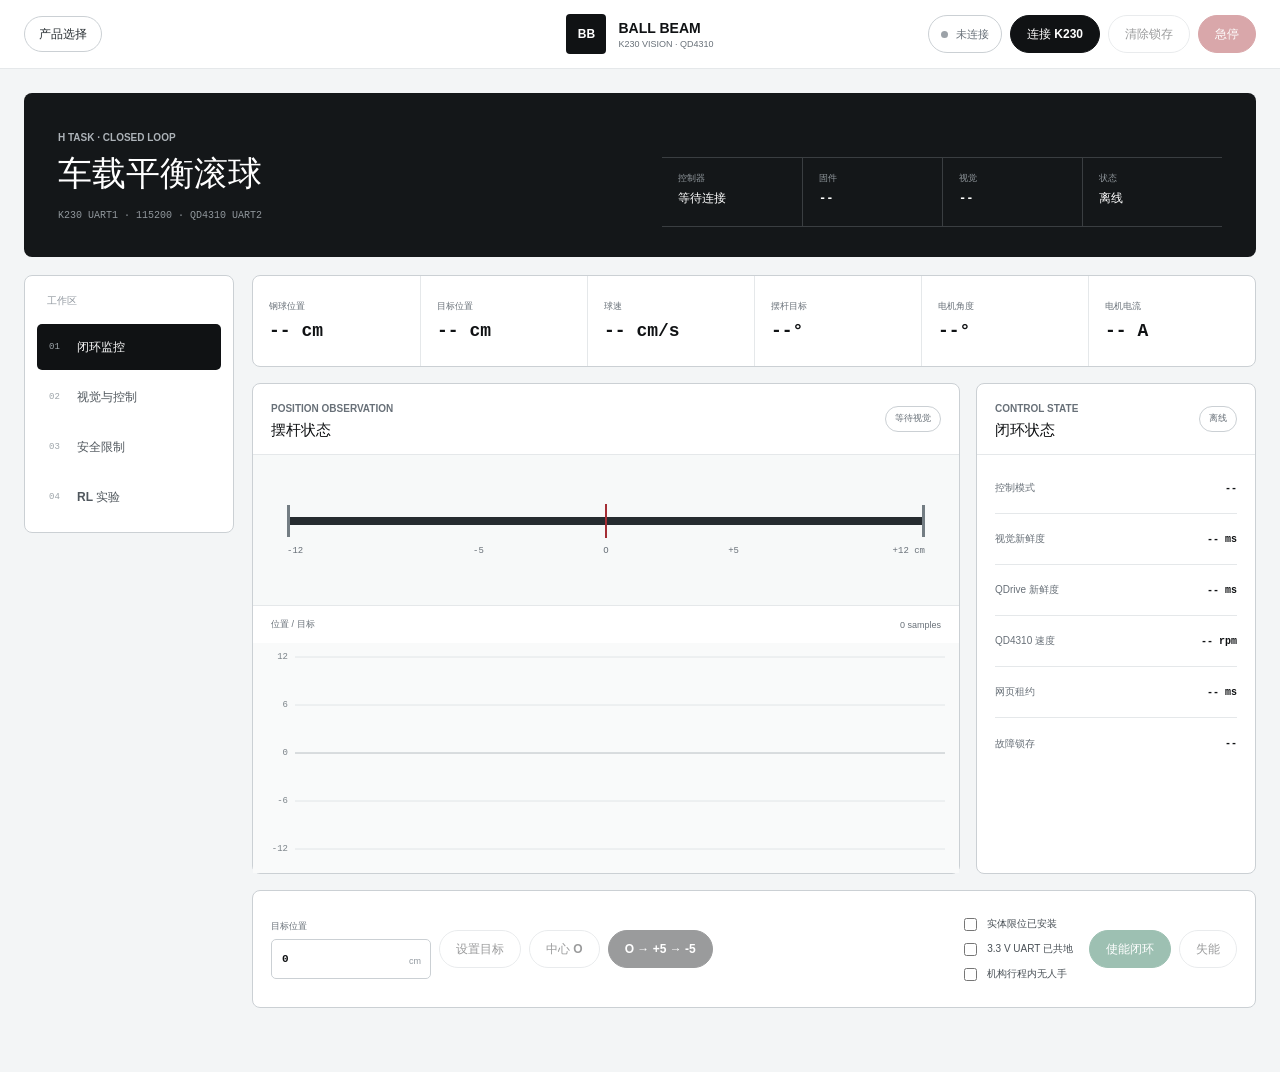
==== ballbeam.html @ 0779b832 "feat: publish BBK230 ball-beam console" ====
<!doctype html>
<html lang="zh-CN">
  <head>
    <meta charset="utf-8">
    <meta name="viewport" content="width=device-width, initial-scale=1">
    <meta name="theme-color" content="#ffffff">
    <title>车载平衡滚球闭环</title>
    <link rel="icon" href="data:,">
    <link rel="stylesheet" href="./ballbeam.css?v=20260730-2">
  </head>
  <body>
    <header class="app-header">
      <div class="app-header__inner">
        <a class="product-switch-link" href="./index.html">产品选择</a>
        <a class="brand" href="./index.html" aria-label="返回产品选择">
          <span class="brand-mark">BB</span>
          <span><strong>BALL BEAM</strong><small>K230 VISION · QD4310</small></span>
        </a>
        <div class="header-controls">
          <div class="connection-state" id="connection-state" data-state="offline">
            <span class="status-dot"></span><span id="connection-label">未连接</span>
          </div>
          <button class="button primary" id="connect-button" type="button">连接 K230</button>
          <button class="button secondary" id="clear-fault-button" type="button" disabled>清除锁存</button>
          <button class="button danger" id="estop-button" type="button" disabled>急停</button>
        </div>
      </div>
    </header>

    <main class="app-shell">
      <div class="support-banner" id="support-banner" hidden>当前浏览器不能使用 Web Serial。</div>

      <header class="workspace-header">
        <div class="workspace-title">
          <span class="kicker">H TASK · CLOSED LOOP</span>
          <h1>车载平衡滚球</h1>
          <span class="workspace-interface">K230 UART1 · 115200 · QD4310 UART2</span>
        </div>
        <dl class="identity-strip">
          <div><dt>控制器</dt><dd id="device-name">等待连接</dd></div>
          <div><dt>固件</dt><dd id="firmware-version">--</dd></div>
          <div><dt>视觉</dt><dd id="vision-state">--</dd></div>
          <div><dt>状态</dt><dd id="state-value">离线</dd></div>
        </dl>
      </header>

      <div class="workspace">
        <nav class="tabs" role="tablist" aria-label="滚球闭环工作区">
          <span class="tabs-label">工作区</span>
          <button class="tab is-active" type="button" data-view="monitor" role="tab" aria-selected="true"><span>01</span>闭环监控</button>
          <button class="tab" type="button" data-view="vision" role="tab" aria-selected="false"><span>02</span>视觉与控制</button>
          <button class="tab" type="button" data-view="safety" role="tab" aria-selected="false"><span>03</span>安全限制</button>
          <button class="tab" type="button" data-view="experiment" role="tab" aria-selected="false"><span>04</span>RL 实验</button>
        </nav>

        <div class="workspace-content">
          <section class="view is-active" data-panel="monitor">
            <div class="metric-band">
              <div><span>钢球位置</span><strong id="ball-position">-- cm</strong></div>
              <div><span>目标位置</span><strong id="target-position">-- cm</strong></div>
              <div><span>球速</span><strong id="ball-velocity">-- cm/s</strong></div>
              <div><span>摆杆目标</span><strong id="beam-angle">--°</strong></div>
              <div><span>电机角度</span><strong id="motor-angle">--°</strong></div>
              <div><span>电机电流</span><strong id="motor-current">-- A</strong></div>
            </div>

            <div class="monitor-layout">
              <section class="panel beam-panel">
                <header class="panel-header">
                  <div><span class="panel-kicker">POSITION OBSERVATION</span><h2>摆杆状态</h2></div>
                  <span class="badge" id="tracking-badge">等待视觉</span>
                </header>
                <div class="beam-stage" aria-label="钢球在 25 厘米摆杆上的位置">
                  <div class="beam-rule"><i id="target-marker"></i><b id="ball-marker"></b></div>
                  <div class="beam-scale"><span>-12</span><span>-5</span><span>O</span><span>+5</span><span>+12 cm</span></div>
                </div>
                <div class="chart-heading"><span>位置 / 目标</span><span id="chart-window">0 samples</span></div>
                <canvas class="trace-chart" id="position-chart" width="960" height="230" aria-label="钢球位置与目标曲线"></canvas>
              </section>

              <aside class="panel status-panel">
                <header class="panel-header">
                  <div><span class="panel-kicker">CONTROL STATE</span><h2>闭环状态</h2></div>
                  <span class="badge" id="control-state-badge">离线</span>
                </header>
                <dl class="value-list">
                  <div><dt>控制模式</dt><dd id="control-mode">--</dd></div>
                  <div><dt>视觉新鲜度</dt><dd id="vision-age">-- ms</dd></div>
                  <div><dt>QDrive 新鲜度</dt><dd id="qdrive-age">-- ms</dd></div>
                  <div><dt>QD4310 速度</dt><dd id="motor-speed">-- rpm</dd></div>
                  <div><dt>网页租约</dt><dd id="lease-age">-- ms</dd></div>
                  <div><dt>故障锁存</dt><dd id="fault-code">--</dd></div>
                </dl>
              </aside>
            </div>

            <section class="control-band">
              <div class="target-control">
                <label><span>目标位置</span><input id="target-input" type="number" min="-12" max="12" step="0.1" value="0"><em>cm</em></label>
                <button class="button secondary" id="send-target-button" type="button" disabled>设置目标</button>
                <button class="button secondary" id="center-button" type="button" disabled>中心 O</button>
                <button class="button primary" id="sequence-button" type="button" disabled>O → +5 → -5</button>
              </div>
              <div class="arm-control">
                <div class="confirmations">
                  <label><input id="confirm-limits" type="checkbox"><span>实体限位已安装</span></label>
                  <label><input id="confirm-ground" type="checkbox"><span>3.3 V UART 已共地</span></label>
                  <label><input id="confirm-clear" type="checkbox"><span>机构行程内无人手</span></label>
                </div>
                <button class="button primary green" id="arm-button" type="button" disabled>使能闭环</button>
                <button class="button secondary" id="disarm-button" type="button" disabled>失能</button>
              </div>
            </section>
          </section>

          <section class="view" data-panel="vision">
            <header class="section-heading">
              <div><span class="kicker">CALIBRATION / BASELINE</span><h2>位置标定与基线控制</h2></div>
              <button class="button primary" id="apply-vision-button" type="button" disabled>写入 K230 RAM</button>
            </header>
            <div class="form-layout">
              <fieldset>
                <legend>摆杆端点</legend>
                <div class="input-grid four">
                  <label><span>左端 X</span><input id="left-x" type="number" step="1" value="90"><em>px</em></label>
                  <label><span>左端 Y</span><input id="left-y" type="number" step="1" value="250"><em>px</em></label>
                  <label><span>右端 X</span><input id="right-x" type="number" step="1" value="710"><em>px</em></label>
                  <label><span>右端 Y</span><input id="right-y" type="number" step="1" value="250"><em>px</em></label>
                </div>
              </fieldset>
              <fieldset>
                <legend>控制取球 ROI</legend>
                <div class="input-grid four">
                  <label><span>X</span><input id="roi-x" type="number" min="0" step="1" value="40"><em>px</em></label>
                  <label><span>Y</span><input id="roi-y" type="number" min="0" step="1" value="170"><em>px</em></label>
                  <label><span>宽</span><input id="roi-width" type="number" min="32" step="1" value="720"><em>px</em></label>
                  <label><span>高</span><input id="roi-height" type="number" min="32" step="1" value="160"><em>px</em></label>
                </div>
              </fieldset>
              <fieldset>
                <legend>位置控制 PID</legend>
                <div class="input-grid four">
                  <label><span>Kp</span><input id="gain-kp" type="number" min="0" max="20" step="0.001" value="0.55"></label>
                  <label><span>Ki</span><input id="gain-ki" type="number" min="0" max="20" step="0.001" value="0.04"></label>
                  <label><span>Kd</span><input id="gain-kd" type="number" min="0" max="20" step="0.001" value="0.18"></label>
                  <label><span>方向</span><select id="control-sign"><option value="1">+1</option><option value="-1">-1</option></select></label>
                </div>
              </fieldset>
            </div>
          </section>

          <section class="view" data-panel="safety">
            <header class="section-heading">
              <div><span class="kicker">STRUCTURE / FAILSAFE</span><h2>结构与通信限制</h2></div>
              <button class="button primary" id="apply-safety-button" type="button" disabled>写入 K230 RAM</button>
            </header>
            <div class="safety-layout">
              <fieldset>
                <legend>QD4310 绝对角度</legend>
                <div class="input-grid three">
                  <label><span>下限</span><input id="motor-min" type="number" step="0.001" value="17.826"><em>°</em></label>
                  <label><span>中位</span><input id="motor-neutral" type="number" step="0.001" value="60"><em>°</em></label>
                  <label><span>上限</span><input id="motor-max" type="number" step="0.001" value="92.817"><em>°</em></label>
                </div>
              </fieldset>
              <fieldset>
                <legend>摆杆与动作</legend>
                <div class="input-grid three">
                  <label><span>摆杆下限</span><input id="beam-min" type="number" step="0.1" value="-6"><em>°</em></label>
                  <label><span>摆杆上限</span><input id="beam-max" type="number" step="0.1" value="6"><em>°</em></label>
                  <label><span>电机单步</span><input id="motor-step" type="number" min="0.1" max="8" step="0.1" value="2"><em>°</em></label>
                </div>
              </fieldset>
              <fieldset>
                <legend>失效时间</legend>
                <div class="input-grid three">
                  <label><span>视觉超时</span><input id="vision-timeout" type="number" min="80" max="1000" step="10" value="180"><em>ms</em></label>
                  <label><span>QDrive 超时</span><input id="qdrive-timeout" type="number" min="30" max="500" step="10" value="90"><em>ms</em></label>
                  <label><span>网页租约</span><input id="lease-timeout" type="number" min="300" max="2000" step="50" value="600"><em>ms</em></label>
                </div>
              </fieldset>
              <fieldset>
                <legend>运行门限</legend>
                <div class="input-grid three">
                  <label><span>最大电流</span><input id="max-current" type="number" min="0.1" max="5" step="0.1" value="1.5"><em>A</em></label>
                  <label><span>最大球速</span><input id="max-ball-speed" type="number" min="5" max="300" step="1" value="80"><em>cm/s</em></label>
                  <label><span>积分限幅</span><input id="integral-limit" type="number" min="0.1" max="100" step="0.1" value="12"></label>
                </div>
              </fieldset>
            </div>
            <div class="risk-strip">
              <div><span>机械限位</span><strong>必需</strong></div>
              <div><span>K230 突然断电</span><strong>QDrive watchdog 待重构</strong></div>
              <div><span>当前参数存储</span><strong>仅 K230 RAM</strong></div>
            </div>
          </section>

          <section class="view" data-panel="experiment">
            <header class="section-heading">
              <div><span class="kicker">BOUNDED POLICY EVALUATION</span><h2>RL 数据与候选策略</h2></div>
              <span class="badge" id="episode-badge">待机</span>
            </header>
            <div class="experiment-layout">
              <section class="panel policy-panel">
                <header class="panel-header"><div><span class="panel-kicker">AFFINE RESIDUAL</span><h2>候选策略</h2></div></header>
                <div class="policy-grid">
                  <label><span>位置误差权重</span><input id="policy-w0" type="number" min="-10" max="10" step="0.001" value="0"></label>
                  <label><span>球速权重</span><input id="policy-w1" type="number" min="-10" max="10" step="0.001" value="0"></label>
                  <label><span>摆角权重</span><input id="policy-w2" type="number" min="-10" max="10" step="0.001" value="0"></label>
                  <label><span>目标权重</span><input id="policy-w3" type="number" min="-10" max="10" step="0.001" value="0"></label>
                  <label><span>偏置</span><input id="policy-bias" type="number" min="-3" max="3" step="0.001" value="0"><em>°</em></label>
                  <label><span>残差限幅</span><input id="policy-limit" type="number" min="0" max="3" step="0.1" value="1"><em>°</em></label>
                </div>
                <div class="button-row">
                  <label class="file-button"><input id="policy-file" type="file" accept="application/json,.json"><span>载入 JSON</span></label>
                  <button class="button primary" id="apply-policy-button" type="button" disabled>写入候选</button>
                </div>
              </section>

              <section class="panel episode-panel">
                <header class="panel-header"><div><span class="panel-kicker">FINITE EPISODE</span><h2>实验回合</h2></div></header>
                <div class="episode-controls">
                  <label><span>模式</span><select id="episode-mode"><option value="baseline">基线控制</option><option value="policy">候选策略</option></select></label>
                  <label><span>目标</span><input id="episode-target" type="number" min="-12" max="12" step="0.1" value="0"><em>cm</em></label>
                  <label><span>时长</span><input id="episode-duration" type="number" min="1" max="20" step="1" value="8"><em>s</em></label>
                </div>
                <div class="button-row">
                  <button class="button primary green" id="start-episode-button" type="button" disabled>开始采集</button>
                  <button class="button secondary" id="stop-episode-button" type="button" disabled>停止并失能</button>
                  <button class="button secondary" id="export-episode-button" type="button" disabled>导出 CSV</button>
                </div>
              </section>
            </div>

            <section class="report-band">
              <div><span>样本</span><strong id="report-samples">--</strong></div>
              <div><span>时长</span><strong id="report-duration">-- s</strong></div>
              <div><span>平均绝对误差</span><strong id="report-mae">-- cm</strong></div>
              <div><span>最大绝对误差</span><strong id="report-max-error">-- cm</strong></div>
              <div><span>±1 cm 占比</span><strong id="report-within">--%</strong></div>
              <div><span>峰值电流</span><strong id="report-current">-- A</strong></div>
            </section>
            <section class="event-console">
              <header><span>EVENT LOG</span><button id="clear-log-button" type="button" aria-label="清空事件日志" title="清空事件日志">×</button></header>
              <pre id="event-log">等待连接</pre>
            </section>
          </section>
        </div>
      </div>
    </main>

    <div class="toast" id="toast" role="status" aria-live="polite" hidden></div>
    <script type="module" src="./ballbeam_app.mjs?v=20260730-2"></script>
  </body>
</html>
---- ballbeam.css ----
:root {
  color-scheme: light;
  font-family: Inter, "Segoe UI Variable Text", "Segoe UI", "Microsoft YaHei UI", sans-serif;
  color: #101214;
  background: #f3f5f6;
  font-synthesis: none;
  --ink: #101214;
  --muted: #687078;
  --muted-soft: #9299a0;
  --line: #cbd0d4;
  --line-soft: #e5e8ea;
  --surface: #fff;
  --surface-soft: #f7f8f8;
  --dark: #141719;
  --green: #176a49;
  --red: #a42e35;
  --amber: #986713;
  --cyan: #287387;
}

*, *::before, *::after { box-sizing: border-box; letter-spacing: 0; }
html { min-width: 320px; background: #f3f5f6; }
body { min-width: 320px; min-height: 100vh; margin: 0; color: var(--ink); background: #f3f5f6; -webkit-font-smoothing: antialiased; }
button, input, select { font: inherit; }
button { cursor: pointer; }
button:disabled, input:disabled, select:disabled { cursor: not-allowed; opacity: .42; }
button:focus-visible, a:focus-visible, input:focus-visible, select:focus-visible { outline: 2px solid var(--ink); outline-offset: 3px; }

.app-header { position: sticky; top: 0; z-index: 20; min-height: 68px; border-bottom: 1px solid var(--line-soft); background: rgba(255,255,255,.97); }
.app-header__inner { width: min(1440px, calc(100% - 48px)); min-height: 68px; margin: 0 auto; display: grid; grid-template-columns: 1fr auto 1fr; align-items: center; gap: 24px; }
.product-switch-link { justify-self: start; min-height: 36px; padding: 0 14px; display: inline-flex; align-items: center; border: 1px solid var(--line); border-radius: 999px; color: #282e32; background: #fff; font-size: 12px; font-weight: 650; text-decoration: none; }
.product-switch-link:hover { border-color: var(--ink); }
.brand { display: flex; align-items: center; gap: 12px; color: inherit; text-decoration: none; }
.brand-mark { width: 40px; height: 40px; display: grid; place-items: center; border-radius: 4px; background: var(--ink); color: #fff; font-size: 12px; font-weight: 800; }
.brand > span:last-child { display: grid; gap: 3px; }
.brand strong { font-size: 14px; font-weight: 750; }
.brand small { color: var(--muted); font-size: 9px; }
.header-controls { justify-self: end; display: flex; align-items: center; justify-content: flex-end; gap: 8px; }
.connection-state { min-height: 38px; padding: 0 12px; display: inline-flex; align-items: center; gap: 8px; border: 1px solid var(--line); border-radius: 999px; color: var(--muted); background: #fff; font-size: 11px; font-weight: 650; }
.status-dot { width: 7px; height: 7px; flex: 0 0 auto; border-radius: 50%; background: #9ca2a8; }
.connection-state[data-state="online"] .status-dot { background: var(--green); }
.connection-state[data-state="busy"] .status-dot { background: var(--amber); }
.connection-state[data-state="fault"] .status-dot { background: var(--red); }

.button { min-height: 38px; padding: 0 16px; border: 1px solid transparent; border-radius: 999px; font-size: 12px; font-weight: 650; }
.button.primary { border-color: var(--ink); background: var(--ink); color: #fff; }
.button.primary:hover:not(:disabled) { background: #303336; }
.button.secondary { border-color: var(--line); background: #fff; color: var(--ink); }
.button.secondary:hover:not(:disabled) { border-color: var(--ink); }
.button.danger { border-color: var(--red); background: var(--red); color: #fff; }
.button.danger:hover:not(:disabled) { background: #84242a; }
.button.green { border-color: var(--green); background: var(--green); }
.button-row { display: flex; flex-wrap: wrap; align-items: center; gap: 8px; }

.app-shell { width: min(1440px, calc(100% - 48px)); margin: 0 auto; padding: 24px 0 64px; }
.support-banner { margin-bottom: 16px; padding: 12px 16px; border: 1px solid #d8aeb1; border-radius: 6px; background: #fff2f3; color: #7b252b; font-size: 12px; }
.workspace-header { min-height: 164px; padding: 30px 34px; display: grid; grid-template-columns: minmax(320px,1fr) minmax(560px,.9fr); align-items: end; gap: 40px; border-radius: 8px; background: var(--dark); color: #fff; }
.workspace-title { align-self: center; }
.kicker, .panel-kicker { color: var(--muted); font-size: 10px; font-weight: 700; text-transform: uppercase; }
.workspace-header .kicker { color: #adb3b8; }
.workspace-header h1 { margin: 10px 0 12px; font-size: 34px; font-weight: 400; line-height: 1.1; }
.workspace-interface { color: #90979c; font: 10px/1.4 ui-monospace, "Cascadia Mono", monospace; }
.identity-strip { margin: 0; display: grid; grid-template-columns: repeat(4,minmax(0,1fr)); border-top: 1px solid #3a3e41; border-bottom: 1px solid #3a3e41; }
.identity-strip div { min-width: 0; min-height: 68px; padding: 14px 16px; border-left: 1px solid #3a3e41; }
.identity-strip div:first-child { border-left: 0; }
.identity-strip dt { color: #90979c; font-size: 9px; }
.identity-strip dd { margin: 7px 0 0; overflow: hidden; color: #fff; font: 650 12px/1.3 ui-monospace, "Cascadia Mono", monospace; text-overflow: ellipsis; white-space: nowrap; }

.workspace { margin-top: 18px; display: grid; grid-template-columns: 210px minmax(0,1fr); gap: 18px; align-items: start; }
.tabs { position: sticky; top: 86px; padding: 18px 12px 12px; display: flex; flex-direction: column; gap: 4px; border: 1px solid var(--line); border-radius: 8px; background: #fff; }
.tabs-label { padding: 0 10px 12px; color: var(--muted-soft); font-size: 10px; font-weight: 700; text-transform: uppercase; }
.tab { min-height: 46px; padding: 0 12px; display: grid; grid-template-columns: 28px minmax(0,1fr); align-items: center; border: 0; border-radius: 5px; background: transparent; color: #50575d; font-size: 12px; font-weight: 650; text-align: left; white-space: nowrap; }
.tab > span { color: #9da4a9; font: 9px/1 ui-monospace, monospace; }
.tab:hover { background: var(--surface-soft); color: var(--ink); }
.tab.is-active { background: var(--ink); color: #fff; }
.workspace-content, .view { min-width: 0; }
.view { display: none; }
.view.is-active { display: block; }

.metric-band { margin-bottom: 16px; display: grid; grid-template-columns: repeat(6,minmax(0,1fr)); overflow: hidden; border: 1px solid var(--line); border-radius: 8px; background: #fff; }
.metric-band div { min-width: 0; min-height: 90px; padding: 16px; display: grid; align-content: center; gap: 8px; border-left: 1px solid var(--line-soft); }
.metric-band div:first-child { border-left: 0; }
.metric-band span, .report-band span, .risk-strip span { color: var(--muted); font-size: 9px; }
.metric-band strong { overflow-wrap: anywhere; font: 650 18px/1.15 ui-monospace, "Cascadia Mono", monospace; }
.panel { min-width: 0; border: 1px solid var(--line); border-radius: 8px; background: #fff; }
.panel-header { min-height: 66px; padding: 14px 18px; display: flex; align-items: center; justify-content: space-between; gap: 16px; border-bottom: 1px solid var(--line-soft); }
.panel-header > div { min-width: 0; }
.panel-header h2 { margin: 5px 0 0; font-size: 15px; font-weight: 650; }
.badge { min-height: 26px; padding: 0 9px; display: inline-flex; align-items: center; border: 1px solid var(--line); border-radius: 999px; color: var(--muted); background: #fff; font: 650 9px/1 ui-monospace, monospace; white-space: nowrap; }
.badge[data-state="ok"] { border-color: #afd2c0; color: var(--green); background: #eef8f2; }
.badge[data-state="busy"] { border-color: #dfc58f; color: var(--amber); background: #fff8e9; }
.badge[data-state="fault"] { border-color: #dfb3b7; color: var(--red); background: #fff1f2; }

.monitor-layout { display: grid; grid-template-columns: minmax(0,1fr) 280px; gap: 16px; }
.beam-stage { height: 150px; padding: 62px 34px 0; background: #f7f9f9; }
.beam-rule { position: relative; height: 8px; border-radius: 2px; background: #262c30; box-shadow: 0 8px 0 -6px #aeb6bb; }
.beam-rule::before, .beam-rule::after { content: ""; position: absolute; top: -12px; width: 3px; height: 32px; background: #737d83; }
.beam-rule::before { left: 0; }
.beam-rule::after { right: 0; }
#target-marker { position: absolute; left: 50%; top: -13px; width: 2px; height: 34px; background: var(--red); transform: translateX(-50%); }
#ball-marker { position: absolute; left: 50%; top: -18px; width: 34px; height: 34px; border: 3px solid #fff; border-radius: 50%; background: #2e757d; box-shadow: 0 2px 8px rgba(0,0,0,.24); transform: translateX(-50%); opacity: 0; transition: left 80ms linear; }
#ball-marker[data-visible="true"] { opacity: 1; }
.beam-scale { margin-top: 22px; display: grid; grid-template-columns: repeat(5,1fr); color: var(--muted); font: 9px/1 ui-monospace, monospace; }
.beam-scale span:nth-child(2), .beam-scale span:nth-child(3), .beam-scale span:nth-child(4) { text-align: center; }
.beam-scale span:last-child { text-align: right; }
.chart-heading { min-height: 38px; padding: 0 18px; display: flex; align-items: center; justify-content: space-between; border-top: 1px solid var(--line-soft); color: var(--muted); font-size: 9px; }
.trace-chart { width: 100%; height: 230px; display: block; }
.value-list { margin: 0; padding: 8px 18px 18px; }
.value-list div { min-height: 51px; display: flex; align-items: center; justify-content: space-between; gap: 12px; border-bottom: 1px solid var(--line-soft); }
.value-list div:last-child { border-bottom: 0; }
.value-list dt { color: var(--muted); font-size: 10px; }
.value-list dd { margin: 0; max-width: 160px; overflow-wrap: anywhere; font: 650 10px/1.3 ui-monospace, monospace; text-align: right; }
.control-band { margin-top: 16px; min-height: 118px; padding: 18px; display: grid; grid-template-columns: 1fr auto; gap: 22px; border: 1px solid var(--line); border-radius: 8px; background: #fff; }
.target-control, .arm-control { display: flex; align-items: center; flex-wrap: wrap; gap: 8px; }
.target-control label, .episode-controls label { min-width: 160px; }
.confirmations { display: grid; gap: 6px; padding-right: 8px; }
.confirmations label { display: flex; align-items: center; gap: 7px; color: #495056; font-size: 10px; }

label:not(.file-button):not(.confirmations label) { position: relative; display: grid; gap: 6px; color: var(--muted); font-size: 9px; }
label input[type="number"], label select { width: 100%; min-width: 0; min-height: 40px; padding: 0 38px 0 10px; border: 1px solid var(--line); border-radius: 5px; background: #fff; color: var(--ink); font: 650 11px ui-monospace, monospace; }
label select { padding-right: 10px; }
label em { position: absolute; right: 10px; bottom: 13px; color: var(--muted-soft); font-size: 9px; font-style: normal; pointer-events: none; }
.section-heading { min-height: 76px; padding: 0 2px; display: flex; align-items: center; justify-content: space-between; gap: 16px; }
.section-heading h2 { margin: 6px 0 0; font-size: 22px; font-weight: 500; }
.form-layout, .safety-layout { display: grid; grid-template-columns: 1fr 1fr; gap: 14px; }
fieldset { min-width: 0; margin: 0; padding: 18px; border: 1px solid var(--line); border-radius: 8px; background: #fff; }
legend { padding: 0 7px; color: #353b40; font-size: 11px; font-weight: 700; }
.input-grid { display: grid; gap: 12px; }
.input-grid.two { grid-template-columns: repeat(2,minmax(0,1fr)); }
.input-grid.three { grid-template-columns: repeat(3,minmax(0,1fr)); }
.input-grid.four { grid-template-columns: repeat(4,minmax(0,1fr)); }
.risk-strip { margin-top: 16px; display: grid; grid-template-columns: repeat(3,minmax(0,1fr)); overflow: hidden; border: 1px solid var(--line); border-radius: 8px; background: #fff; }
.risk-strip div { min-height: 70px; padding: 14px 18px; display: grid; align-content: center; gap: 7px; border-left: 1px solid var(--line-soft); }
.risk-strip div:first-child { border-left: 0; }
.risk-strip strong { font-size: 11px; }

.experiment-layout { display: grid; grid-template-columns: 1.2fr .8fr; gap: 16px; }
.policy-grid { padding: 18px; display: grid; grid-template-columns: repeat(3,minmax(0,1fr)); gap: 12px; }
.policy-panel .button-row, .episode-panel .button-row { padding: 0 18px 18px; }
.file-button { min-height: 38px; padding: 0 14px; display: inline-flex; align-items: center; border: 1px solid var(--line); border-radius: 999px; background: #fff; color: var(--ink); font-size: 12px; font-weight: 650; cursor: pointer; }
.file-button input { position: absolute; width: 1px; height: 1px; opacity: 0; pointer-events: none; }
.episode-controls { padding: 18px; display: grid; grid-template-columns: repeat(3,minmax(0,1fr)); gap: 12px; }
.report-band { margin-top: 16px; display: grid; grid-template-columns: repeat(6,minmax(0,1fr)); overflow: hidden; border: 1px solid var(--line); border-radius: 8px; background: #fff; }
.report-band div { min-width: 0; min-height: 78px; padding: 14px; display: grid; align-content: center; gap: 7px; border-left: 1px solid var(--line-soft); }
.report-band div:first-child { border-left: 0; }
.report-band strong { overflow-wrap: anywhere; font: 650 13px/1.2 ui-monospace, monospace; }
.event-console { margin-top: 16px; overflow: hidden; border: 1px solid #30363a; border-radius: 8px; background: #171a1c; color: #e7ebed; }
.event-console header { min-height: 40px; padding: 0 14px; display: flex; align-items: center; justify-content: space-between; border-bottom: 1px solid #30363a; color: #9ea7ac; font-size: 9px; }
.event-console button { width: 30px; height: 30px; border: 0; background: transparent; color: #cfd5d8; font-size: 19px; }
.event-console pre { min-height: 130px; max-height: 220px; margin: 0; padding: 14px; overflow: auto; white-space: pre-wrap; color: #cbd4d8; font: 10px/1.6 ui-monospace, "Cascadia Mono", monospace; }
.toast { position: fixed; right: 22px; bottom: 22px; z-index: 40; max-width: min(420px,calc(100% - 44px)); padding: 12px 15px; border: 1px solid var(--line); border-radius: 6px; background: #fff; box-shadow: 0 14px 34px rgba(0,0,0,.18); color: var(--ink); font-size: 12px; }
.toast[data-kind="error"] { border-color: #d7a2a6; color: #7b252b; }

@media (max-width: 1180px) {
  .app-header__inner { grid-template-columns: auto 1fr; }
  .brand { justify-self: start; }
  .header-controls { grid-column: 1 / -1; justify-self: stretch; padding-bottom: 10px; }
  .app-header { position: static; }
  .workspace-header { grid-template-columns: 1fr; gap: 24px; }
  .workspace { grid-template-columns: 1fr; }
  .tabs { position: static; flex-direction: row; overflow-x: auto; }
  .tabs-label { display: none; }
  .tab { min-width: 150px; }
  .metric-band, .report-band { grid-template-columns: repeat(3,minmax(0,1fr)); }
  .metric-band div:nth-child(4), .report-band div:nth-child(4) { border-left: 0; border-top: 1px solid var(--line-soft); }
  .metric-band div:nth-child(5), .metric-band div:nth-child(6), .report-band div:nth-child(5), .report-band div:nth-child(6) { border-top: 1px solid var(--line-soft); }
  .control-band { grid-template-columns: 1fr; }
  .arm-control { justify-content: flex-start; }
}

@media (max-width: 820px) {
  .app-header__inner, .app-shell { width: min(100% - 28px,700px); }
  .header-controls { overflow-x: auto; justify-content: flex-start; }
  .connection-state { flex: 0 0 auto; }
  .workspace-header { padding: 24px; }
  .identity-strip { grid-template-columns: 1fr 1fr; }
  .identity-strip div:nth-child(3) { border-left: 0; border-top: 1px solid #3a3e41; }
  .identity-strip div:nth-child(4) { border-top: 1px solid #3a3e41; }
  .monitor-layout, .experiment-layout, .form-layout, .safety-layout { grid-template-columns: 1fr; }
  .input-grid.four { grid-template-columns: 1fr 1fr; }
  .policy-grid { grid-template-columns: 1fr 1fr; }
  .episode-controls { grid-template-columns: 1fr; }
  .episode-controls label { min-width: 0; }
}

@media (max-width: 560px) {
  .app-header__inner { display: flex; flex-wrap: wrap; gap: 10px; padding: 12px 0; }
  .brand { order: -1; width: 100%; }
  .product-switch-link { margin-left: auto; }
  .header-controls { width: 100%; padding: 0; display: grid; grid-template-columns: 1fr 1fr; overflow: visible; }
  .connection-state, #connect-button { width: 100%; grid-column: 1 / -1; }
  .header-controls .button { width: 100%; min-width: 0; }
  .tabs { display: grid; grid-template-columns: repeat(2,minmax(0,1fr)); overflow: visible; padding: 8px; gap: 6px; }
  .tab { width: 100%; min-width: 0; }
  .app-shell { padding-top: 14px; }
  .workspace-header { min-height: 0; padding: 22px 18px; }
  .workspace-header h1 { font-size: 28px; }
  .identity-strip { grid-template-columns: 1fr; }
  .identity-strip div, .identity-strip div:nth-child(3), .identity-strip div:nth-child(4) { border-left: 0; border-top: 1px solid #3a3e41; }
  .identity-strip div:first-child { border-top: 0; }
  .metric-band, .report-band { grid-template-columns: 1fr 1fr; }
  .metric-band div:nth-child(odd), .report-band div:nth-child(odd) { border-left: 0; }
  .metric-band div:nth-child(n+3), .report-band div:nth-child(n+3) { border-top: 1px solid var(--line-soft); }
  .metric-band strong { font-size: 15px; }
  .beam-stage { height: 130px; padding: 52px 18px 0; }
  .control-band { padding: 14px; }
  .target-control, .arm-control { align-items: stretch; flex-direction: column; }
  .target-control label, .target-control .button, .arm-control .button { width: 100%; }
  .confirmations { padding: 4px 0; }
  .section-heading { align-items: flex-start; flex-direction: column; padding: 18px 0 12px; }
  .section-heading .button { width: 100%; }
  .input-grid.two, .input-grid.three, .input-grid.four, .policy-grid { grid-template-columns: 1fr; }
  .risk-strip { grid-template-columns: 1fr; }
  .risk-strip div { border-left: 0; border-top: 1px solid var(--line-soft); }
  .risk-strip div:first-child { border-top: 0; }
  .policy-panel .button-row, .episode-panel .button-row { align-items: stretch; flex-direction: column; }
  .policy-panel .button, .episode-panel .button, .file-button { width: 100%; justify-content: center; }
}
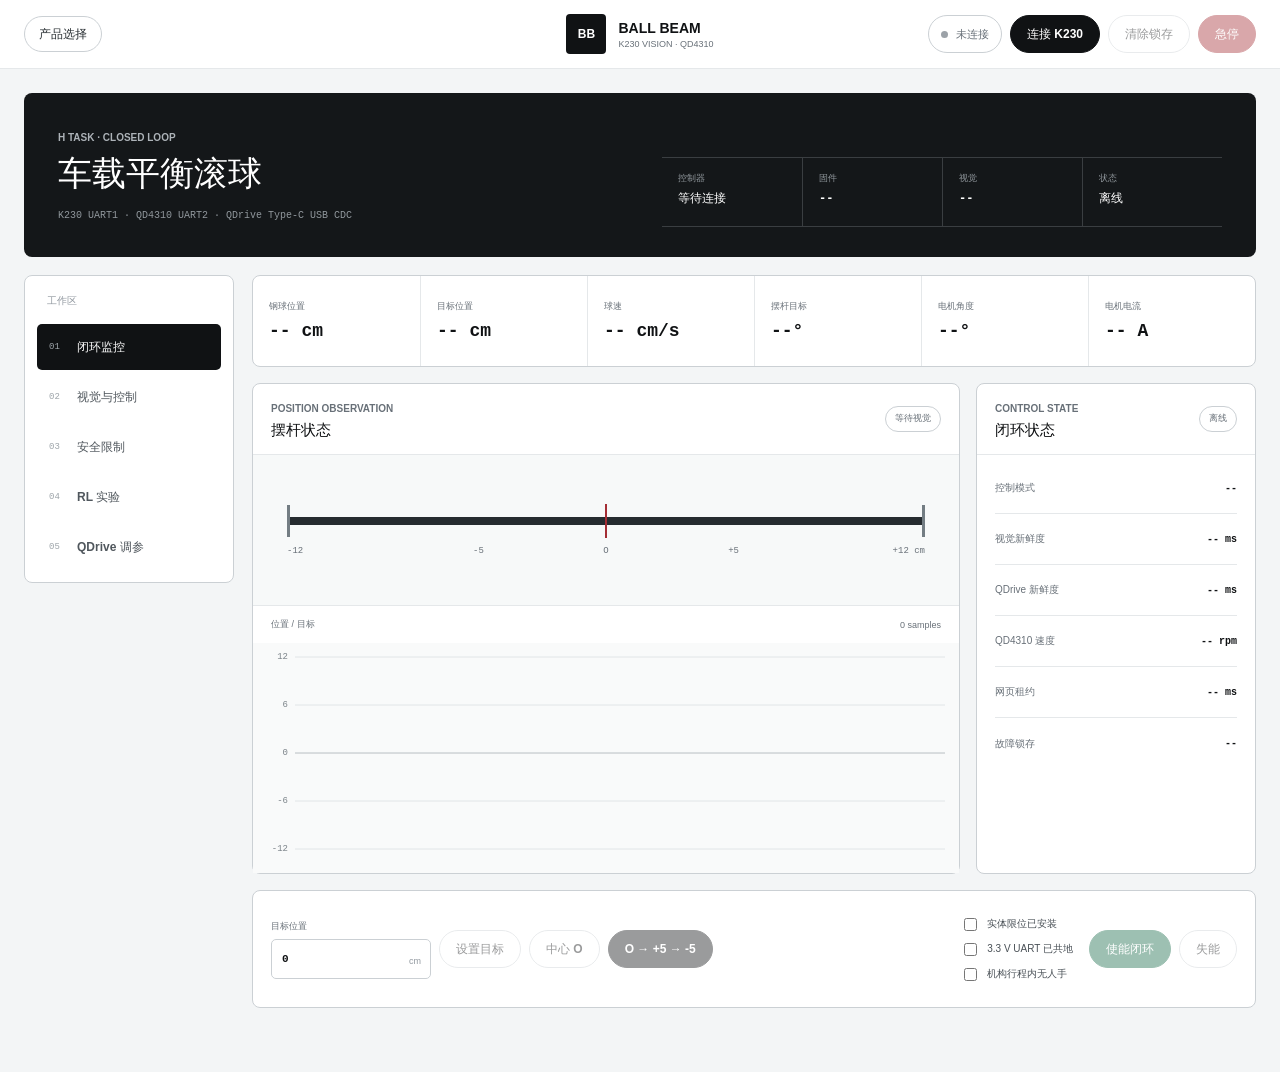
==== commit fbf678e6: "feat: integrate QDrive tuning workspace" ====
--- a/ballbeam.html
+++ b/ballbeam.html
@@ -6,7 +6,7 @@
     <meta name="theme-color" content="#ffffff">
     <title>车载平衡滚球闭环</title>
     <link rel="icon" href="data:,">
-    <link rel="stylesheet" href="./ballbeam.css?v=20260730-2">
+    <link rel="stylesheet" href="./ballbeam.css?v=20260731-1">
   </head>
   <body>
     <header class="app-header">
@@ -34,7 +34,7 @@
         <div class="workspace-title">
           <span class="kicker">H TASK · CLOSED LOOP</span>
           <h1>车载平衡滚球</h1>
-          <span class="workspace-interface">K230 UART1 · 115200 · QD4310 UART2</span>
+          <span class="workspace-interface">K230 UART1 · QD4310 UART2 · QDrive Type-C USB CDC</span>
         </div>
         <dl class="identity-strip">
           <div><dt>控制器</dt><dd id="device-name">等待连接</dd></div>
@@ -51,6 +51,7 @@
           <button class="tab" type="button" data-view="vision" role="tab" aria-selected="false"><span>02</span>视觉与控制</button>
           <button class="tab" type="button" data-view="safety" role="tab" aria-selected="false"><span>03</span>安全限制</button>
           <button class="tab" type="button" data-view="experiment" role="tab" aria-selected="false"><span>04</span>RL 实验</button>
+          <button class="tab" type="button" data-view="qdrive" role="tab" aria-selected="false"><span>05</span>QDrive 调参</button>
         </nav>
 
         <div class="workspace-content">
@@ -245,11 +246,161 @@
               <pre id="event-log">等待连接</pre>
             </section>
           </section>
+
+          <section class="view" data-panel="qdrive">
+            <header class="section-heading qdrive-heading">
+              <div><span class="kicker">TYPE-C / LETTERSHELL</span><h2>QD4310 调参与诊断</h2></div>
+              <div class="qdrive-connect-row">
+                <label><span>串口波特率</span><select id="qdrive-baud-rate">
+                  <option value="115200">115200</option><option value="230400">230400</option>
+                  <option value="460800">460800</option><option value="921600">921600</option>
+                  <option value="1000000">1000000</option><option value="2000000">2000000</option>
+                  <option value="4000000">4000000</option>
+                </select></label>
+                <span class="badge" id="qdrive-connection-badge">未连接</span>
+                <button class="button primary" id="qdrive-connect-button" type="button">连接 QDrive Type-C</button>
+              </div>
+            </header>
+
+            <div class="qdrive-console-layout">
+              <section class="panel qdrive-terminal-panel">
+                <header class="panel-header">
+                  <div><span class="panel-kicker">USB CDC TERMINAL</span><h2>LetterShell 终端</h2></div>
+                  <button class="icon-button" id="qdrive-terminal-clear" type="button" aria-label="清空 QDrive 终端" title="清空终端">×</button>
+                </header>
+                <pre id="qdrive-terminal-output" tabindex="0">等待 QDrive Type-C 连接</pre>
+                <form class="qdrive-terminal-form" id="qdrive-terminal-form">
+                  <label><span>命令</span><input id="qdrive-terminal-input" type="text" autocomplete="off" spellcheck="false" placeholder="status"></label>
+                  <button class="button primary" id="qdrive-terminal-send" type="submit" disabled>发送</button>
+                </form>
+              </section>
+
+              <aside class="panel qdrive-device-panel">
+                <header class="panel-header">
+                  <div><span class="panel-kicker">DEVICE / MOTOR</span><h2>设备状态</h2></div>
+                  <button class="button secondary compact" id="qdrive-read-device" type="button" disabled>读取设备</button>
+                </header>
+                <dl class="value-list">
+                  <div><dt>硬件</dt><dd id="qdrive-hardware">--</dd></div>
+                  <div><dt>固件</dt><dd id="qdrive-software">--</dd></div>
+                  <div><dt>驱动状态</dt><dd id="qdrive-drive-state">--</dd></div>
+                  <div><dt>控制模式</dt><dd id="qdrive-control-mode">--</dd></div>
+                  <div><dt>CAN ID</dt><dd id="qdrive-can-id-value">--</dd></div>
+                  <div><dt>母线电压</dt><dd id="qdrive-voltage">-- V</dd></div>
+                </dl>
+                <div class="qdrive-status-actions">
+                  <button class="button secondary" id="qdrive-read-status" type="button" disabled>刷新状态</button>
+                  <button class="button secondary" id="qdrive-read-config" type="button" disabled>读取参数</button>
+                </div>
+              </aside>
+            </div>
+
+            <section class="panel qdrive-waveform-panel">
+              <header class="panel-header">
+                <div><span class="panel-kicker">STATUS POLLING</span><h2>电流 / 速度 / 角度波形</h2></div>
+                <div class="qdrive-wave-controls">
+                  <label><span>采样率</span><select id="qdrive-wave-frequency"><option>30</option><option>60</option><option>90</option><option>120</option></select><em>Hz</em></label>
+                  <button class="button primary" id="qdrive-wave-toggle" type="button" disabled>开始绘制</button>
+                  <button class="button secondary" id="qdrive-wave-export" type="button" disabled>导出 CSV</button>
+                </div>
+              </header>
+              <div class="qdrive-wave-grid">
+                <article><header><span>电流</span><strong id="qdrive-current">-- A</strong></header><canvas id="qdrive-current-chart" width="960" height="180" aria-label="QDrive 电流波形"></canvas></article>
+                <article><header><span>速度</span><strong id="qdrive-speed">-- rpm</strong></header><canvas id="qdrive-speed-chart" width="960" height="180" aria-label="QDrive 速度波形"></canvas></article>
+                <article><header><span>角度</span><strong id="qdrive-angle">-- rad</strong></header><canvas id="qdrive-angle-chart" width="960" height="180" aria-label="QDrive 角度波形"></canvas></article>
+              </div>
+            </section>
+
+            <div class="qdrive-control-layout">
+              <section class="panel qdrive-direct-panel">
+                <header class="panel-header"><div><span class="panel-kicker">DIRECT CONTROL</span><h2>直接控制</h2></div></header>
+                <div class="qdrive-direct-body">
+                  <div class="qdrive-direct-form">
+                    <label><span>模式</span><select id="qdrive-ctrl-mode">
+                      <option value="current">电流</option><option value="speed">速度</option>
+                      <option value="low_speed">低速</option><option value="angle">绝对角度</option>
+                      <option value="step_angle">步进角度</option>
+                    </select></label>
+                    <label><span>控制量</span><input id="qdrive-ctrl-value" type="number" step="0.001" value="0"><em id="qdrive-ctrl-unit">A</em></label>
+                    <button class="button primary" id="qdrive-ctrl-send" type="button" disabled>发送控制量</button>
+                  </div>
+                  <div class="confirmations qdrive-confirmations">
+                    <label><input id="qdrive-confirm-clear" type="checkbox"><span>机构架空且行程内无人手</span></label>
+                    <label><input id="qdrive-confirm-k230" type="checkbox"><span>K230 闭环已失能</span></label>
+                    <label><input id="qdrive-confirm-limits" type="checkbox"><span>电流与速度限制已核对</span></label>
+                  </div>
+                  <div class="button-row">
+                    <button class="button primary green" id="qdrive-enable" type="button" disabled>使能 QDrive</button>
+                    <button class="button danger" id="qdrive-disable" type="button" disabled>立即失能</button>
+                  </div>
+                </div>
+              </section>
+
+              <section class="panel qdrive-parameter-panel">
+                <header class="panel-header">
+                  <div><span class="panel-kicker">RUNTIME CONFIG</span><h2>PID 与限制参数</h2></div>
+                  <button class="button primary compact" id="qdrive-apply-config" type="button" disabled>设置到 RAM</button>
+                </header>
+                <div class="qdrive-parameter-body">
+                  <fieldset><legend>速度环 PID</legend><div class="input-grid three">
+                    <label><span>Kp</span><input data-qdrive-config-key="pid.speed.kp" type="number" step="0.000001"></label>
+                    <label><span>Ki</span><input data-qdrive-config-key="pid.speed.ki" type="number" step="0.000001"></label>
+                    <label><span>Kd</span><input data-qdrive-config-key="pid.speed.kd" type="number" step="0.000001"></label>
+                  </div></fieldset>
+                  <fieldset><legend>角度环 PID</legend><div class="input-grid three">
+                    <label><span>Kp</span><input data-qdrive-config-key="pid.angle.kp" type="number" step="0.000001"></label>
+                    <label><span>Ki</span><input data-qdrive-config-key="pid.angle.ki" type="number" step="0.000001"></label>
+                    <label><span>Kd</span><input data-qdrive-config-key="pid.angle.kd" type="number" step="0.000001"></label>
+                  </div></fieldset>
+                  <fieldset><legend>限制与通信</legend><div class="input-grid three">
+                    <label><span>最大电流</span><input data-qdrive-config-key="limit.current" type="number" min="0" max="1.65" step="0.001"><em>A</em></label>
+                    <label><span>最大速度</span><input data-qdrive-config-key="limit.speed" type="number" min="0" max="1000" step="0.1"><em>rpm</em></label>
+                    <label><span>CAN ID</span><input data-qdrive-config-key="can.id" type="number" min="0" max="7" step="1"></label>
+                    <label><span>通信超时</span><input data-qdrive-config-key="timeout" id="qdrive-timeout-input" type="number" min="0" step="0.01"><em>s</em></label>
+                    <label><span>UART 波特率</span><input data-qdrive-config-key="uart.baud_rate" type="number" min="10000" max="10000000" step="1"><em>bps</em></label>
+                    <span class="config-support" id="qdrive-timeout-support">读取参数后识别支持状态</span>
+                  </div></fieldset>
+                </div>
+              </section>
+            </div>
+
+            <section class="qdrive-maintenance-band">
+              <div><span>零点</span><button class="button secondary" id="qdrive-zero" type="button" disabled>设置当前位置</button></div>
+              <div><span>校准</span><button class="button secondary" id="qdrive-calibrate" type="button" disabled>开始校准</button></div>
+              <div><span>持久化</span><button class="button secondary" id="qdrive-store" type="button" disabled>存储参数</button></div>
+              <div><span>默认值</span><button class="button secondary" id="qdrive-restore" type="button" disabled>恢复默认</button></div>
+              <div><span>设备</span><button class="button secondary" id="qdrive-reboot" type="button" disabled>重启</button></div>
+              <div><span>WebUSB</span><button class="button primary" id="qdrive-upgrade" type="button">固件升级</button></div>
+            </section>
+          </section>
         </div>
       </div>
     </main>
 
+    <dialog class="qdrive-dialog" id="qdrive-confirm-dialog">
+      <form method="dialog">
+        <header><span class="panel-kicker">CONFIRM ACTION</span><h2 id="qdrive-confirm-title">确认操作</h2></header>
+        <p id="qdrive-confirm-description"></p>
+        <div class="button-row"><button class="button secondary" value="cancel">取消</button><button class="button danger" id="qdrive-confirm-ok" value="confirm">确认</button></div>
+      </form>
+    </dialog>
+
+    <dialog class="qdrive-dialog qdrive-dfu-dialog" id="qdrive-dfu-dialog">
+      <form method="dialog">
+        <header><span class="panel-kicker">STM32 DFUSE / WEBUSB</span><h2>QD4310 固件升级</h2></header>
+        <div class="qdrive-dfu-steps">
+          <label class="file-button"><input id="qdrive-dfu-file" type="file" accept=".dfu"><span>选择 .dfu 文件</span></label>
+          <strong id="qdrive-dfu-file-name">未选择文件</strong>
+          <button class="button secondary" id="qdrive-dfu-device" type="button">选择 DFU 设备</button>
+          <strong id="qdrive-dfu-device-name">未选择设备</strong>
+        </div>
+        <progress id="qdrive-dfu-progress" max="1" value="0"></progress>
+        <p id="qdrive-dfu-status">等待本地文件与 WebUSB DFU 设备</p>
+        <div class="button-row"><button class="button secondary" value="cancel">关闭</button><button class="button danger" id="qdrive-dfu-start" type="button" disabled>开始写入</button></div>
+      </form>
+    </dialog>
+
     <div class="toast" id="toast" role="status" aria-live="polite" hidden></div>
-    <script type="module" src="./ballbeam_app.mjs?v=20260730-2"></script>
+    <script type="module" src="./ballbeam_app.mjs?v=20260731-1"></script>
   </body>
 </html>
--- a/ballbeam.css
+++ b/ballbeam.css
@@ -117,7 +117,7 @@
 .confirmations label { display: flex; align-items: center; gap: 7px; color: #495056; font-size: 10px; }
 
 label:not(.file-button):not(.confirmations label) { position: relative; display: grid; gap: 6px; color: var(--muted); font-size: 9px; }
-label input[type="number"], label select { width: 100%; min-width: 0; min-height: 40px; padding: 0 38px 0 10px; border: 1px solid var(--line); border-radius: 5px; background: #fff; color: var(--ink); font: 650 11px ui-monospace, monospace; }
+label input[type="number"], label input[type="text"], label select { width: 100%; min-width: 0; min-height: 40px; padding: 0 38px 0 10px; border: 1px solid var(--line); border-radius: 5px; background: #fff; color: var(--ink); font: 650 11px ui-monospace, monospace; }
 label select { padding-right: 10px; }
 label em { position: absolute; right: 10px; bottom: 13px; color: var(--muted-soft); font-size: 9px; font-style: normal; pointer-events: none; }
 .section-heading { min-height: 76px; padding: 0 2px; display: flex; align-items: center; justify-content: space-between; gap: 16px; }
@@ -151,6 +151,59 @@
 .toast { position: fixed; right: 22px; bottom: 22px; z-index: 40; max-width: min(420px,calc(100% - 44px)); padding: 12px 15px; border: 1px solid var(--line); border-radius: 6px; background: #fff; box-shadow: 0 14px 34px rgba(0,0,0,.18); color: var(--ink); font-size: 12px; }
 .toast[data-kind="error"] { border-color: #d7a2a6; color: #7b252b; }
 
+.button.compact { min-height: 32px; padding: 0 12px; font-size: 10px; }
+.icon-button { width: 32px; height: 32px; display: grid; place-items: center; border: 1px solid var(--line); border-radius: 4px; background: #fff; color: var(--ink); font-size: 18px; }
+.qdrive-heading { min-height: 92px; }
+.qdrive-connect-row { display: flex; align-items: end; justify-content: flex-end; flex-wrap: wrap; gap: 8px; }
+.qdrive-connect-row label { width: 142px; }
+.qdrive-connect-row .badge, .qdrive-connect-row .button { margin-bottom: 1px; }
+.qdrive-console-layout { display: grid; grid-template-columns: minmax(0,1.35fr) minmax(280px,.65fr); gap: 16px; }
+.qdrive-terminal-panel { overflow: hidden; background: #15191b; border-color: #30363a; }
+.qdrive-terminal-panel .panel-header { border-color: #30363a; color: #fff; }
+.qdrive-terminal-panel .panel-kicker { color: #8f999f; }
+.qdrive-terminal-panel .icon-button { border-color: #3b4246; background: #202528; color: #e5eaec; }
+#qdrive-terminal-output { min-height: 330px; max-height: 430px; margin: 0; padding: 16px; overflow: auto; white-space: pre-wrap; overflow-wrap: anywhere; background: #111416; color: #cad5d9; font: 11px/1.55 ui-monospace, "Cascadia Mono", monospace; }
+.qdrive-terminal-form { padding: 12px; display: grid; grid-template-columns: minmax(0,1fr) auto; align-items: end; gap: 8px; border-top: 1px solid #30363a; }
+.qdrive-terminal-form label { color: #9ba5aa; }
+.qdrive-terminal-form input { border-color: #3b4246; background: #1b2023; color: #eef2f3; }
+.qdrive-device-panel .value-list { padding-bottom: 8px; }
+.qdrive-status-actions { padding: 0 18px 18px; display: grid; grid-template-columns: 1fr 1fr; gap: 8px; }
+.qdrive-status-actions .button { min-width: 0; }
+.qdrive-waveform-panel { margin-top: 16px; }
+.qdrive-wave-controls { display: flex; align-items: end; flex-wrap: wrap; justify-content: flex-end; gap: 8px; }
+.qdrive-wave-controls label { width: 104px; }
+.qdrive-wave-grid { display: grid; grid-template-columns: repeat(3,minmax(0,1fr)); }
+.qdrive-wave-grid article { min-width: 0; border-left: 1px solid var(--line-soft); }
+.qdrive-wave-grid article:first-child { border-left: 0; }
+.qdrive-wave-grid article > header { min-height: 42px; padding: 0 14px; display: flex; align-items: center; justify-content: space-between; color: var(--muted); font-size: 9px; }
+.qdrive-wave-grid strong { color: var(--ink); font: 650 11px/1 ui-monospace, monospace; }
+.qdrive-wave-grid canvas { width: 100%; height: 180px; display: block; border-top: 1px solid var(--line-soft); background: #fafbfb; }
+.qdrive-control-layout { margin-top: 16px; display: grid; grid-template-columns: minmax(300px,.7fr) minmax(0,1.3fr); gap: 16px; align-items: start; }
+.qdrive-direct-body { padding: 18px; display: grid; gap: 18px; }
+.qdrive-direct-form { display: grid; grid-template-columns: 1fr 1fr; align-items: end; gap: 10px; }
+.qdrive-direct-form .button { grid-column: 1 / -1; }
+.qdrive-confirmations { padding: 14px 0; border-top: 1px solid var(--line-soft); border-bottom: 1px solid var(--line-soft); }
+.qdrive-parameter-body { padding: 14px; display: grid; grid-template-columns: 1fr 1fr; gap: 12px; }
+.qdrive-parameter-body fieldset:last-child { grid-column: 1 / -1; }
+.config-support { min-height: 40px; padding: 0 10px; display: flex; align-items: center; border: 1px dashed var(--line); border-radius: 5px; color: var(--muted); font-size: 9px; line-height: 1.4; }
+.config-support[data-state="supported"] { border-color: #afd2c0; color: var(--green); background: #eef8f2; }
+.config-support[data-state="unsupported"] { border-color: #dfc58f; color: var(--amber); background: #fff8e9; }
+.qdrive-maintenance-band { margin-top: 16px; display: grid; grid-template-columns: repeat(6,minmax(0,1fr)); overflow: hidden; border: 1px solid var(--line); border-radius: 8px; background: #fff; }
+.qdrive-maintenance-band > div { min-width: 0; min-height: 92px; padding: 14px; display: grid; align-content: center; gap: 9px; border-left: 1px solid var(--line-soft); }
+.qdrive-maintenance-band > div:first-child { border-left: 0; }
+.qdrive-maintenance-band span { color: var(--muted); font-size: 9px; }
+.qdrive-maintenance-band .button { width: 100%; min-width: 0; padding: 0 8px; }
+.qdrive-dialog { width: min(520px,calc(100% - 32px)); padding: 0; border: 1px solid var(--line); border-radius: 8px; background: #fff; color: var(--ink); box-shadow: 0 24px 70px rgba(0,0,0,.24); }
+.qdrive-dialog::backdrop { background: rgba(17,20,22,.58); }
+.qdrive-dialog form { margin: 0; padding: 22px; display: grid; gap: 18px; }
+.qdrive-dialog h2 { margin: 6px 0 0; font-size: 20px; font-weight: 600; }
+.qdrive-dialog p { margin: 0; color: var(--muted); font-size: 11px; line-height: 1.6; }
+.qdrive-dialog .button-row { justify-content: flex-end; }
+.qdrive-dfu-dialog { width: min(620px,calc(100% - 32px)); }
+.qdrive-dfu-steps { display: grid; grid-template-columns: auto minmax(0,1fr); align-items: center; gap: 12px; }
+.qdrive-dfu-steps strong { min-width: 0; overflow-wrap: anywhere; font: 650 10px/1.4 ui-monospace, monospace; }
+.qdrive-dfu-dialog progress { width: 100%; height: 12px; accent-color: var(--green); }
+
 @media (max-width: 1180px) {
   .app-header__inner { grid-template-columns: auto 1fr; }
   .brand { justify-self: start; }
@@ -166,6 +219,12 @@
   .metric-band div:nth-child(5), .metric-band div:nth-child(6), .report-band div:nth-child(5), .report-band div:nth-child(6) { border-top: 1px solid var(--line-soft); }
   .control-band { grid-template-columns: 1fr; }
   .arm-control { justify-content: flex-start; }
+  .qdrive-wave-grid { grid-template-columns: 1fr; }
+  .qdrive-wave-grid article { border-left: 0; border-top: 1px solid var(--line-soft); }
+  .qdrive-wave-grid article:first-child { border-top: 0; }
+  .qdrive-maintenance-band { grid-template-columns: repeat(3,minmax(0,1fr)); }
+  .qdrive-maintenance-band > div:nth-child(4) { border-left: 0; border-top: 1px solid var(--line-soft); }
+  .qdrive-maintenance-band > div:nth-child(5), .qdrive-maintenance-band > div:nth-child(6) { border-top: 1px solid var(--line-soft); }
 }
 
 @media (max-width: 820px) {
@@ -177,6 +236,11 @@
   .identity-strip div:nth-child(3) { border-left: 0; border-top: 1px solid #3a3e41; }
   .identity-strip div:nth-child(4) { border-top: 1px solid #3a3e41; }
   .monitor-layout, .experiment-layout, .form-layout, .safety-layout { grid-template-columns: 1fr; }
+  .qdrive-console-layout, .qdrive-control-layout { grid-template-columns: 1fr; }
+  .qdrive-heading { align-items: flex-start; flex-direction: column; padding: 18px 0 12px; }
+  .qdrive-connect-row { width: 100%; justify-content: flex-start; }
+  .qdrive-parameter-body { grid-template-columns: 1fr; }
+  .qdrive-parameter-body fieldset:last-child { grid-column: auto; }
   .input-grid.four { grid-template-columns: 1fr 1fr; }
   .policy-grid { grid-template-columns: 1fr 1fr; }
   .episode-controls { grid-template-columns: 1fr; }
@@ -215,4 +279,18 @@
   .risk-strip div:first-child { border-top: 0; }
   .policy-panel .button-row, .episode-panel .button-row { align-items: stretch; flex-direction: column; }
   .policy-panel .button, .episode-panel .button, .file-button { width: 100%; justify-content: center; }
-}
+  .qdrive-connect-row { display: grid; grid-template-columns: 1fr; align-items: stretch; }
+  .qdrive-connect-row label, .qdrive-connect-row .badge, .qdrive-connect-row .button { width: 100%; margin: 0; }
+  .qdrive-terminal-form, .qdrive-direct-form { grid-template-columns: 1fr; }
+  .qdrive-direct-form .button { grid-column: auto; }
+  .qdrive-wave-controls { width: 100%; display: grid; grid-template-columns: 1fr; }
+  .qdrive-wave-controls label, .qdrive-wave-controls .button { width: 100%; }
+  .qdrive-parameter-body { padding: 10px; }
+  .qdrive-maintenance-band { grid-template-columns: 1fr 1fr; }
+  .qdrive-maintenance-band > div, .qdrive-maintenance-band > div:nth-child(4), .qdrive-maintenance-band > div:nth-child(5), .qdrive-maintenance-band > div:nth-child(6) { border-left: 1px solid var(--line-soft); border-top: 1px solid var(--line-soft); }
+  .qdrive-maintenance-band > div:nth-child(odd) { border-left: 0; }
+  .qdrive-maintenance-band > div:nth-child(-n+2) { border-top: 0; }
+  .qdrive-dfu-steps { grid-template-columns: 1fr; }
+  .qdrive-dialog .button-row { align-items: stretch; flex-direction: column; }
+  .qdrive-dialog .button { width: 100%; }
+}
